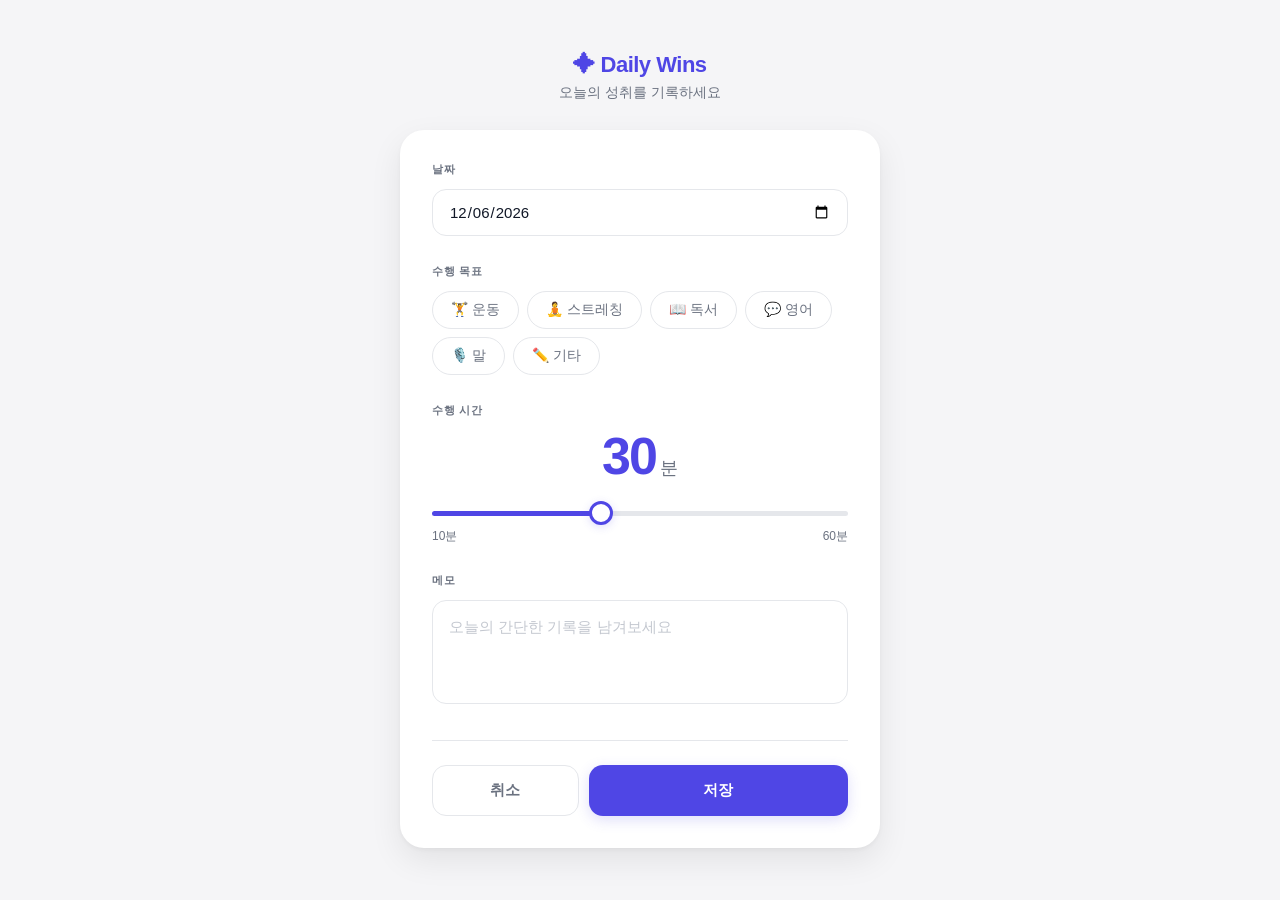
==== index.html @ 747a320e "init" ====
<!DOCTYPE html>
<html lang="ko">
<head>
  <meta charset="UTF-8" />
  <meta name="viewport" content="width=device-width, initial-scale=1.0" />
  <title>Daily Wins</title>
  <link rel="stylesheet" href="style.css" />
</head>
<body>

  <div class="container">
    <header>
      <div class="logo">✦ Daily Wins</div>
      <p class="subtitle">오늘의 성취를 기록하세요</p>
    </header>

    <form id="dailyForm" class="form-card" novalidate>

      <!-- 날짜 -->
      <div class="field">
        <label for="date">날짜</label>
        <input type="date" id="date" name="date" required />
      </div>

      <!-- 수행 목표 -->
      <div class="field">
        <label>수행 목표</label>
        <div class="activity-grid">
          <div class="activity-chip">
            <input type="radio" name="activity" id="act-exercise" value="운동" />
            <label for="act-exercise">🏋️ 운동</label>
          </div>
          <div class="activity-chip">
            <input type="radio" name="activity" id="act-stretch" value="스트레칭" />
            <label for="act-stretch">🧘 스트레칭</label>
          </div>
          <div class="activity-chip">
            <input type="radio" name="activity" id="act-reading" value="독서" />
            <label for="act-reading">📖 독서</label>
          </div>
          <div class="activity-chip">
            <input type="radio" name="activity" id="act-english" value="영어" />
            <label for="act-english">💬 영어</label>
          </div>
          <div class="activity-chip">
            <input type="radio" name="activity" id="act-speech" value="말" />
            <label for="act-speech">🎙️ 말</label>
          </div>
          <div class="activity-chip">
            <input type="radio" name="activity" id="act-etc" value="기타" />
            <label for="act-etc">✏️ 기타</label>
          </div>
        </div>
        <div class="custom-input" id="customInput">
          <input type="text" id="customActivity" placeholder="직접 입력해주세요" maxlength="30" />
        </div>
      </div>

      <!-- 수행 시간 -->
      <div class="field">
        <label>수행 시간</label>
        <div class="duration-display">
          <span id="durationValue">30</span><em>분</em>
        </div>
        <input
          type="range"
          id="duration"
          name="duration"
          min="10"
          max="60"
          step="5"
          value="30"
        />
        <div class="duration-labels">
          <span>10분</span>
          <span>60분</span>
        </div>
      </div>

      <!-- 메모 -->
      <div class="field">
        <label for="memo">메모</label>
        <textarea
          id="memo"
          name="memo"
          rows="3"
          placeholder="오늘의 간단한 기록을 남겨보세요"
          maxlength="200"
        ></textarea>
      </div>

      <!-- 버튼 -->
      <div class="actions">
        <button type="button" id="cancelBtn" class="btn-cancel">취소</button>
        <button type="submit" id="saveBtn" class="btn-save">
          <div class="spinner"></div>
          <span class="save-text">저장</span>
        </button>
      </div>

    </form>
  </div>

  <div class="toast" id="toast"></div>

  <script src="script.js"></script>
</body>
</html>
---- style.css ----
:root {
  --accent:       #4F46E5;
  --accent-dark:  #3730A3;
  --accent-glow:  rgba(79, 70, 229, 0.18);
  --accent-light: #EEF2FF;
  --text:         #111827;
  --text-muted:   #6B7280;
  --border:       #E5E7EB;
  --bg:           #F5F5F7;
  --white:        #FFFFFF;
  --radius:       14px;
  --shadow:       0 2px 4px rgba(0,0,0,0.04), 0 12px 32px rgba(0,0,0,0.08);
}

* {
  margin: 0;
  padding: 0;
  box-sizing: border-box;
}

body {
  font-family: -apple-system, BlinkMacSystemFont, 'Segoe UI', 'Noto Sans KR', sans-serif;
  background: var(--bg);
  color: var(--text);
  min-height: 100vh;
  display: flex;
  align-items: center;
  justify-content: center;
  padding: 32px 16px;
}

/* ─── Layout ─────────────────────────────── */

.container {
  width: 100%;
  max-width: 480px;
}

header {
  text-align: center;
  margin-bottom: 28px;
}

.logo {
  font-size: 22px;
  font-weight: 800;
  color: var(--accent);
  letter-spacing: -0.5px;
  margin-bottom: 6px;
}

.subtitle {
  font-size: 14px;
  color: var(--text-muted);
}

.form-card {
  background: var(--white);
  border-radius: 24px;
  padding: 32px;
  box-shadow: var(--shadow);
}

/* ─── Field ──────────────────────────────── */

.field {
  margin-bottom: 28px;
}

.field > label {
  display: block;
  font-size: 11px;
  font-weight: 700;
  color: var(--text-muted);
  text-transform: uppercase;
  letter-spacing: 0.8px;
  margin-bottom: 12px;
}

/* ─── Date ───────────────────────────────── */

input[type="date"] {
  width: 100%;
  padding: 13px 16px;
  border: 1.5px solid var(--border);
  border-radius: var(--radius);
  font-size: 15px;
  font-family: inherit;
  color: var(--text);
  background: var(--white);
  outline: none;
  cursor: pointer;
  transition: border-color 0.2s, box-shadow 0.2s;
}

input[type="date"]:focus {
  border-color: var(--accent);
  box-shadow: 0 0 0 3px var(--accent-glow);
}

/* ─── Activity chips ─────────────────────── */

.activity-grid {
  display: flex;
  flex-wrap: wrap;
  gap: 8px;
}

.activity-chip input[type="radio"] {
  display: none;
}

.activity-chip label {
  display: inline-flex;
  align-items: center;
  gap: 5px;
  padding: 9px 18px;
  border: 1.5px solid var(--border);
  border-radius: 100px;
  font-size: 14px;
  font-weight: 500;
  color: var(--text-muted);
  cursor: pointer;
  transition: all 0.2s;
  user-select: none;
  text-transform: none;
  letter-spacing: 0;
}

.activity-chip label:hover {
  border-color: var(--accent);
  color: var(--accent);
  background: var(--accent-light);
}

.activity-chip input[type="radio"]:checked + label {
  background: var(--accent);
  border-color: var(--accent);
  color: var(--white);
  box-shadow: 0 3px 10px var(--accent-glow);
}

.custom-input {
  display: none;
  margin-top: 12px;
}

.custom-input input {
  width: 100%;
  padding: 13px 16px;
  border: 1.5px solid var(--border);
  border-radius: var(--radius);
  font-size: 15px;
  font-family: inherit;
  color: var(--text);
  outline: none;
  transition: border-color 0.2s, box-shadow 0.2s;
}

.custom-input input:focus {
  border-color: var(--accent);
  box-shadow: 0 0 0 3px var(--accent-glow);
}

/* ─── Duration ───────────────────────────── */

.duration-display {
  text-align: center;
  margin-bottom: 20px;
  line-height: 1;
}

.duration-display span {
  font-size: 52px;
  font-weight: 800;
  color: var(--accent);
  letter-spacing: -2px;
}

.duration-display em {
  font-size: 18px;
  font-weight: 500;
  font-style: normal;
  color: var(--text-muted);
  margin-left: 4px;
}

input[type="range"] {
  width: 100%;
  -webkit-appearance: none;
  appearance: none;
  height: 5px;
  border-radius: 3px;
  outline: none;
  cursor: pointer;
}

input[type="range"]::-webkit-slider-thumb {
  -webkit-appearance: none;
  appearance: none;
  width: 24px;
  height: 24px;
  background: var(--white);
  border: 3px solid var(--accent);
  border-radius: 50%;
  cursor: pointer;
  box-shadow: 0 2px 8px var(--accent-glow);
  transition: transform 0.15s, box-shadow 0.15s;
}

input[type="range"]::-webkit-slider-thumb:hover {
  transform: scale(1.15);
  box-shadow: 0 4px 14px var(--accent-glow);
}

input[type="range"]::-moz-range-thumb {
  width: 24px;
  height: 24px;
  background: var(--white);
  border: 3px solid var(--accent);
  border-radius: 50%;
  cursor: pointer;
}

.duration-labels {
  display: flex;
  justify-content: space-between;
  margin-top: 8px;
}

.duration-labels span {
  font-size: 12px;
  color: var(--text-muted);
}

/* ─── Textarea ───────────────────────────── */

textarea {
  width: 100%;
  padding: 13px 16px;
  border: 1.5px solid var(--border);
  border-radius: var(--radius);
  font-size: 15px;
  font-family: inherit;
  color: var(--text);
  line-height: 1.7;
  resize: none;
  outline: none;
  transition: border-color 0.2s, box-shadow 0.2s;
}

textarea:focus {
  border-color: var(--accent);
  box-shadow: 0 0 0 3px var(--accent-glow);
}

textarea::placeholder {
  color: #C4C8D0;
}

/* ─── Actions ────────────────────────────── */

.actions {
  display: flex;
  gap: 10px;
  margin-top: 32px;
  padding-top: 24px;
  border-top: 1px solid var(--border);
}

.btn-cancel {
  flex: 1;
  padding: 15px;
  border: 1.5px solid var(--border);
  border-radius: var(--radius);
  background: transparent;
  font-size: 15px;
  font-weight: 600;
  font-family: inherit;
  color: var(--text-muted);
  cursor: pointer;
  transition: all 0.2s;
}

.btn-cancel:hover {
  border-color: var(--text-muted);
  color: var(--text);
}

.btn-save {
  flex: 2;
  padding: 15px;
  border: none;
  border-radius: var(--radius);
  background: var(--accent);
  font-size: 15px;
  font-weight: 700;
  font-family: inherit;
  color: var(--white);
  cursor: pointer;
  transition: all 0.2s;
  box-shadow: 0 4px 14px var(--accent-glow);
  display: flex;
  align-items: center;
  justify-content: center;
  gap: 8px;
}

.btn-save:hover:not(:disabled) {
  background: var(--accent-dark);
  transform: translateY(-1px);
  box-shadow: 0 6px 20px rgba(79, 70, 229, 0.35);
}

.btn-save:active:not(:disabled) {
  transform: translateY(0);
}

.btn-save:disabled {
  opacity: 0.65;
  cursor: not-allowed;
}

/* spinner */
.spinner {
  width: 16px;
  height: 16px;
  border: 2px solid rgba(255,255,255,0.35);
  border-top-color: white;
  border-radius: 50%;
  animation: spin 0.65s linear infinite;
  display: none;
}

.btn-save.loading .spinner {
  display: block;
}

@keyframes spin {
  to { transform: rotate(360deg); }
}

/* ─── Toast ──────────────────────────────── */

.toast {
  position: fixed;
  bottom: 32px;
  left: 50%;
  transform: translateX(-50%) translateY(80px);
  padding: 13px 24px;
  border-radius: 100px;
  font-size: 14px;
  font-weight: 600;
  white-space: nowrap;
  pointer-events: none;
  opacity: 0;
  transition: transform 0.35s cubic-bezier(0.34, 1.56, 0.64, 1), opacity 0.25s;
  z-index: 999;
}

.toast.show {
  transform: translateX(-50%) translateY(0);
  opacity: 1;
}

.toast.success {
  background: #111827;
  color: #fff;
}

.toast.success::before {
  content: '✓  ';
  color: #34D399;
}

.toast.error {
  background: #FEF2F2;
  color: #991B1B;
  border: 1px solid #FCA5A5;
}

.toast.error::before {
  content: '✕  ';
}

/* ─── Responsive ─────────────────────────── */

@media (max-width: 400px) {
  .form-card {
    padding: 24px 20px;
  }
  .duration-display span {
    font-size: 44px;
  }
}
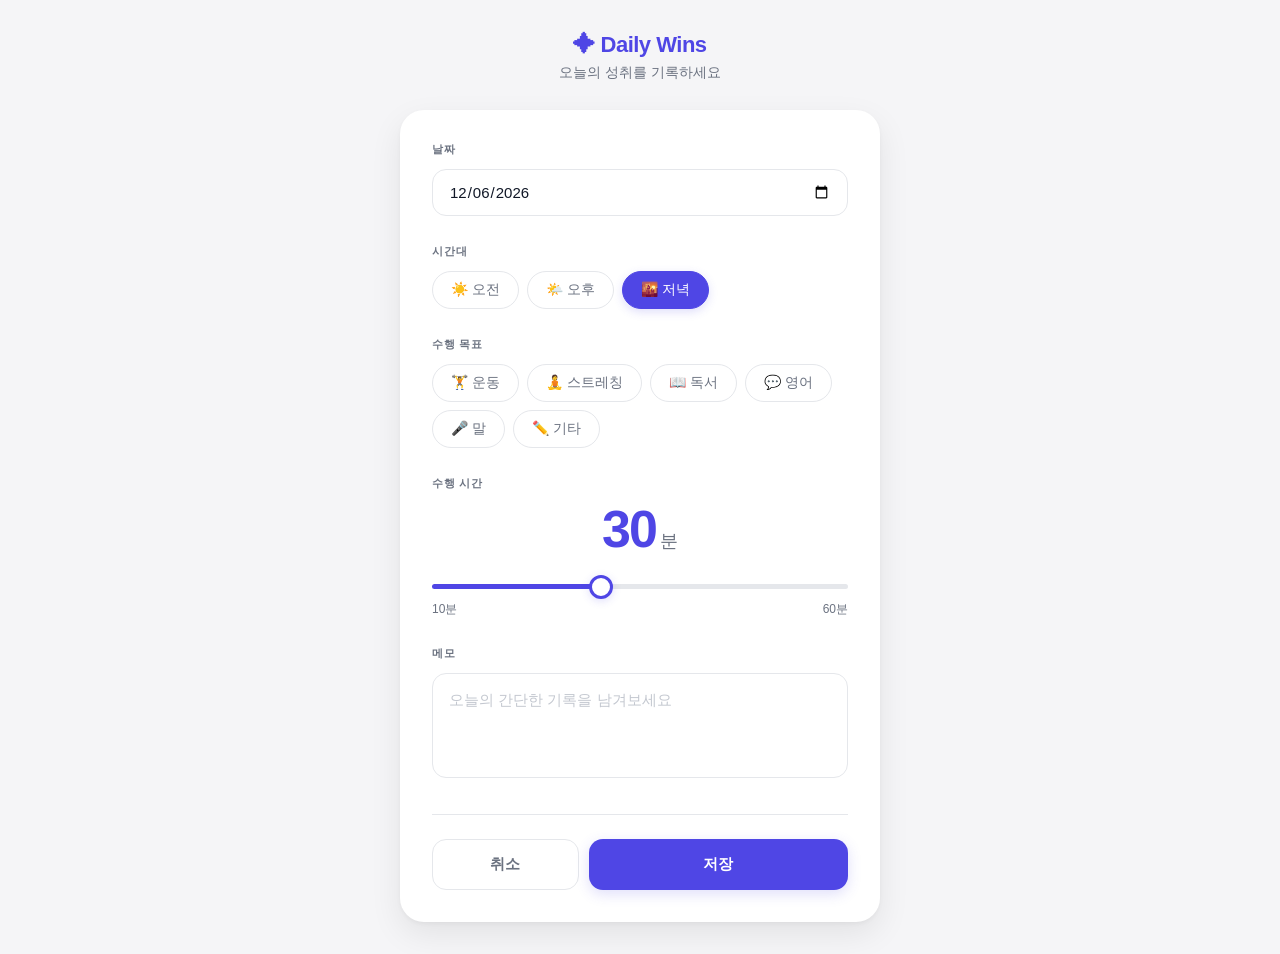
==== commit 8b270f81: "feat: 시간대 추가" ====
--- a/index.html
+++ b/index.html
@@ -22,9 +22,28 @@
         <input type="date" id="date" name="date" required />
       </div>
 
+      <!-- 시간대 -->
+      <div class="field">
+        <p class="field-group-label">시간대</p>
+        <div class="activity-grid">
+          <div class="activity-chip">
+            <input type="radio" name="timeslot" id="time-forenoon" value="오전" />
+            <label for="time-forenoon">☀️ 오전</label>
+          </div>
+          <div class="activity-chip">
+            <input type="radio" name="timeslot" id="time-afternoon" value="오후" />
+            <label for="time-afternoon">🌤️ 오후</label>
+          </div>
+          <div class="activity-chip">
+            <input type="radio" name="timeslot" id="time-evening" value="저녁" />
+            <label for="time-evening">🌇 저녁</label>
+          </div>
+        </div>
+      </div>
+
       <!-- 수행 목표 -->
       <div class="field">
-        <label>수행 목표</label>
+        <p class="field-group-label">수행 목표</p>
         <div class="activity-grid">
           <div class="activity-chip">
             <input type="radio" name="activity" id="act-exercise" value="운동" />
@@ -44,7 +63,7 @@
           </div>
           <div class="activity-chip">
             <input type="radio" name="activity" id="act-speech" value="말" />
-            <label for="act-speech">🎙️ 말</label>
+            <label for="act-speech">🎤 말</label>
           </div>
           <div class="activity-chip">
             <input type="radio" name="activity" id="act-etc" value="기타" />
@@ -58,7 +77,7 @@
 
       <!-- 수행 시간 -->
       <div class="field">
-        <label>수행 시간</label>
+        <p class="field-group-label">수행 시간</p>
         <div class="duration-display">
           <span id="durationValue">30</span><em>분</em>
         </div>
--- a/style.css
+++ b/style.css
@@ -67,7 +67,8 @@
   margin-bottom: 28px;
 }
 
-.field > label {
+.field > label,
+.field > .field-group-label {
   display: block;
   font-size: 11px;
   font-weight: 700;
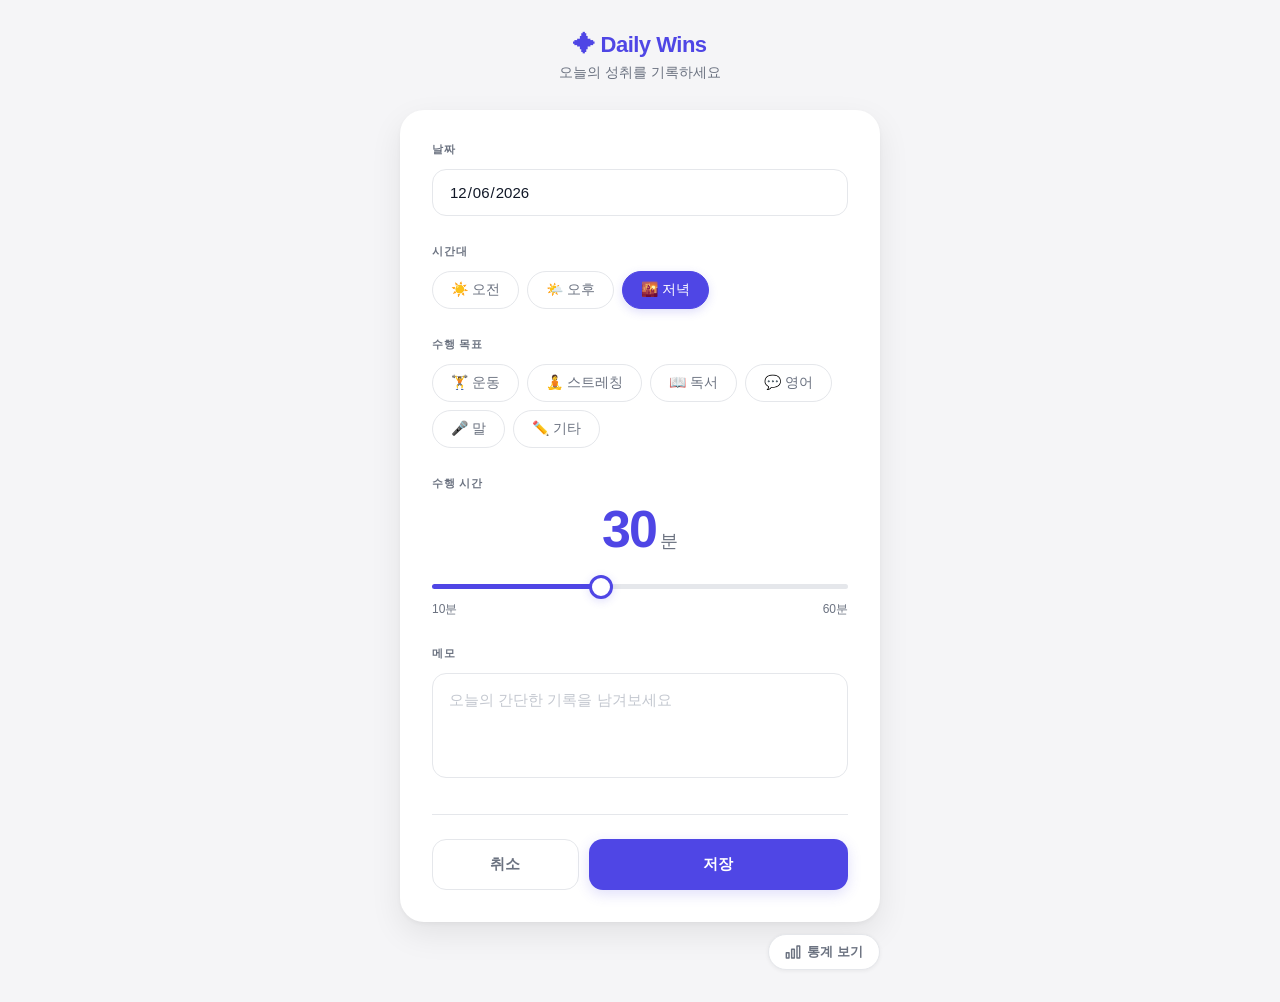
==== commit 420a7f5f: "feat: 통계 페이지 추가" ====
--- a/index.html
+++ b/index.html
@@ -118,6 +118,15 @@
       </div>
 
     </form>
+
+    <div class="nav-bar">
+      <a href="stats.html" class="btn-stats">
+        <svg width="16" height="16" viewBox="0 0 24 24" fill="none" stroke="currentColor" stroke-width="2.2" stroke-linecap="round" stroke-linejoin="round">
+          <rect x="18" y="3" width="4" height="18"/><rect x="10" y="8" width="4" height="13"/><rect x="2" y="13" width="4" height="8"/>
+        </svg>
+        통계 보기
+      </a>
+    </div>
   </div>
 
   <div class="toast" id="toast"></div>
--- a/style.css
+++ b/style.css
@@ -54,6 +54,131 @@
   color: var(--text-muted);
 }
 
+/* ─── Nav bar ────────────────────────────── */
+
+.nav-bar {
+  display: flex;
+  justify-content: flex-end;
+  margin-top: 12px;
+}
+
+.btn-stats {
+  display: inline-flex;
+  align-items: center;
+  gap: 6px;
+  padding: 8px 16px;
+  border: 1.5px solid var(--border);
+  border-radius: 100px;
+  background: var(--white);
+  font-size: 13px;
+  font-weight: 600;
+  color: var(--text-muted);
+  text-decoration: none;
+  transition: all 0.2s;
+  box-shadow: 0 1px 4px rgba(0,0,0,0.06);
+}
+
+.btn-stats:hover {
+  border-color: var(--accent);
+  color: var(--accent);
+  background: var(--accent-light);
+}
+
+.nav-bar--stats {
+  margin-top: -16px;
+  margin-bottom: 20px;
+}
+
+/* ─── Cal detail ─────────────────────────── */
+
+.cal-detail {
+  margin-top: 16px;
+  padding-top: 16px;
+  border-top: 1px solid var(--border);
+}
+
+.cal-detail-header {
+  display: flex;
+  align-items: center;
+  justify-content: space-between;
+  margin-bottom: 12px;
+}
+
+.cal-detail-date {
+  font-size: 14px;
+  font-weight: 700;
+  color: var(--text);
+}
+
+.cal-detail-close {
+  width: 24px;
+  height: 24px;
+  border: none;
+  background: var(--border);
+  border-radius: 50%;
+  font-size: 11px;
+  color: var(--text-muted);
+  cursor: pointer;
+  display: flex;
+  align-items: center;
+  justify-content: center;
+  transition: background 0.2s;
+}
+
+.cal-detail-close:hover {
+  background: #D1D5DB;
+}
+
+.cal-detail-list {
+  list-style: none;
+  display: flex;
+  flex-direction: column;
+  gap: 8px;
+}
+
+.cal-detail-item {
+  background: var(--bg);
+  border-radius: 10px;
+  padding: 12px 14px;
+}
+
+.cal-detail-row {
+  display: flex;
+  align-items: center;
+  gap: 8px;
+}
+
+.detail-badge {
+  font-size: 12px;
+  font-weight: 600;
+  color: var(--accent);
+  background: var(--accent-light);
+  padding: 2px 8px;
+  border-radius: 100px;
+}
+
+.detail-activity {
+  font-size: 14px;
+  font-weight: 600;
+  color: var(--text);
+  flex: 1;
+}
+
+.detail-duration {
+  font-size: 13px;
+  font-weight: 600;
+  color: var(--text-muted);
+}
+
+.detail-memo {
+  margin-top: 6px;
+  font-size: 13px;
+  color: var(--text-muted);
+  line-height: 1.5;
+}
+
+/* ─────────────────────────────────────────── */
+
 .form-card {
   background: var(--white);
   border-radius: 24px;
@@ -81,6 +206,7 @@
 /* ─── Date ───────────────────────────────── */
 
 input[type="date"] {
+  position: relative;
   width: 100%;
   padding: 13px 16px;
   border: 1.5px solid var(--border);
@@ -92,6 +218,18 @@
   outline: none;
   cursor: pointer;
   transition: border-color 0.2s, box-shadow 0.2s;
+}
+
+input[type="date"]::-webkit-calendar-picker-indicator {
+  position: absolute;
+  left: 0;
+  top: 0;
+  right: 0;
+  bottom: 0;
+  width: auto;
+  height: auto;
+  background: transparent;
+  cursor: pointer;
 }
 
 input[type="date"]:focus {
@@ -384,6 +522,225 @@
   content: '✕  ';
 }
 
+/* ─── Stats ──────────────────────────────── */
+
+.state-box {
+  text-align: center;
+  padding: 60px 20px;
+  color: var(--text-muted);
+  font-size: 15px;
+  background: var(--white);
+  border-radius: 20px;
+  box-shadow: var(--shadow);
+}
+
+.loading-ring {
+  width: 32px;
+  height: 32px;
+  border: 3px solid var(--border);
+  border-top-color: var(--accent);
+  border-radius: 50%;
+  animation: spin 0.8s linear infinite;
+  margin: 0 auto 16px;
+}
+
+.empty-link {
+  display: inline-block;
+  margin-top: 12px;
+  color: var(--accent);
+  font-weight: 600;
+  text-decoration: none;
+}
+
+.summary-cards {
+  display: grid;
+  grid-template-columns: repeat(3, 1fr);
+  gap: 12px;
+  margin-bottom: 16px;
+}
+
+.summary-card {
+  background: var(--white);
+  border-radius: 16px;
+  padding: 20px 12px;
+  box-shadow: var(--shadow);
+  display: flex;
+  flex-direction: column;
+  align-items: center;
+  gap: 6px;
+}
+
+.summary-value {
+  font-size: 28px;
+  font-weight: 800;
+  color: var(--accent);
+  letter-spacing: -1px;
+  line-height: 1;
+}
+
+.summary-value--sm {
+  font-size: 17px;
+  letter-spacing: -0.3px;
+}
+
+.summary-label {
+  font-size: 11px;
+  font-weight: 600;
+  color: var(--text-muted);
+  text-transform: uppercase;
+  letter-spacing: 0.6px;
+}
+
+.stats-card {
+  background: var(--white);
+  border-radius: 20px;
+  padding: 24px;
+  box-shadow: var(--shadow);
+  margin-bottom: 16px;
+}
+
+.stats-card-header {
+  display: flex;
+  align-items: center;
+  justify-content: space-between;
+  margin-bottom: 20px;
+}
+
+.stats-card-title {
+  font-size: 15px;
+  font-weight: 700;
+  color: var(--text);
+}
+
+.cal-nav {
+  width: 32px;
+  height: 32px;
+  border: 1.5px solid var(--border);
+  border-radius: 8px;
+  background: transparent;
+  font-size: 20px;
+  line-height: 1;
+  color: var(--text-muted);
+  cursor: pointer;
+  display: flex;
+  align-items: center;
+  justify-content: center;
+  transition: all 0.2s;
+}
+
+.cal-nav:hover {
+  border-color: var(--accent);
+  color: var(--accent);
+}
+
+.cal-grid {
+  display: grid;
+  grid-template-columns: repeat(7, 1fr);
+  gap: 4px;
+}
+
+.cal-header {
+  text-align: center;
+  font-size: 11px;
+  font-weight: 700;
+  color: var(--text-muted);
+  padding-bottom: 8px;
+  letter-spacing: 0.5px;
+}
+
+.cal-cell {
+  aspect-ratio: 1;
+  display: flex;
+  align-items: center;
+  justify-content: center;
+  border-radius: 8px;
+  font-size: 13px;
+  font-weight: 500;
+  color: var(--text-muted);
+  border: 1.5px solid transparent;
+}
+
+.cal-cell.record-1 {
+  background: var(--accent-light);
+  color: var(--accent);
+  font-weight: 700;
+  cursor: pointer;
+}
+
+.cal-cell.record-2 {
+  background: var(--accent);
+  color: var(--white);
+  font-weight: 700;
+  cursor: pointer;
+}
+
+.cal-cell.today {
+  border-color: var(--accent);
+}
+
+.cal-cell.record-2.today {
+  border-color: var(--white);
+}
+
+.cal-legend {
+  display: flex;
+  gap: 16px;
+  justify-content: center;
+  margin-top: 16px;
+}
+
+.cal-legend-item {
+  display: flex;
+  align-items: center;
+  gap: 5px;
+  font-size: 12px;
+  color: var(--text-muted);
+}
+
+.legend-dot {
+  width: 12px;
+  height: 12px;
+  border-radius: 3px;
+  display: inline-block;
+  font-style: normal;
+}
+
+.dot-empty { border: 1.5px solid var(--border); }
+.dot-one   { background: var(--accent-light); }
+.dot-multi { background: var(--accent); }
+.dot-today { border: 1.5px solid var(--accent); }
+
+.chart-tabs {
+  display: flex;
+  gap: 8px;
+  margin-bottom: 20px;
+}
+
+.chart-tab {
+  flex: 1;
+  padding: 9px;
+  border: 1.5px solid var(--border);
+  border-radius: 10px;
+  background: transparent;
+  font-size: 13px;
+  font-weight: 600;
+  font-family: inherit;
+  color: var(--text-muted);
+  cursor: pointer;
+  transition: all 0.2s;
+}
+
+.chart-tab.active {
+  background: var(--accent);
+  border-color: var(--accent);
+  color: var(--white);
+}
+
+.chart-tab:hover:not(.active) {
+  border-color: var(--accent);
+  color: var(--accent);
+}
+
 /* ─── Responsive ─────────────────────────── */
 
 @media (max-width: 400px) {
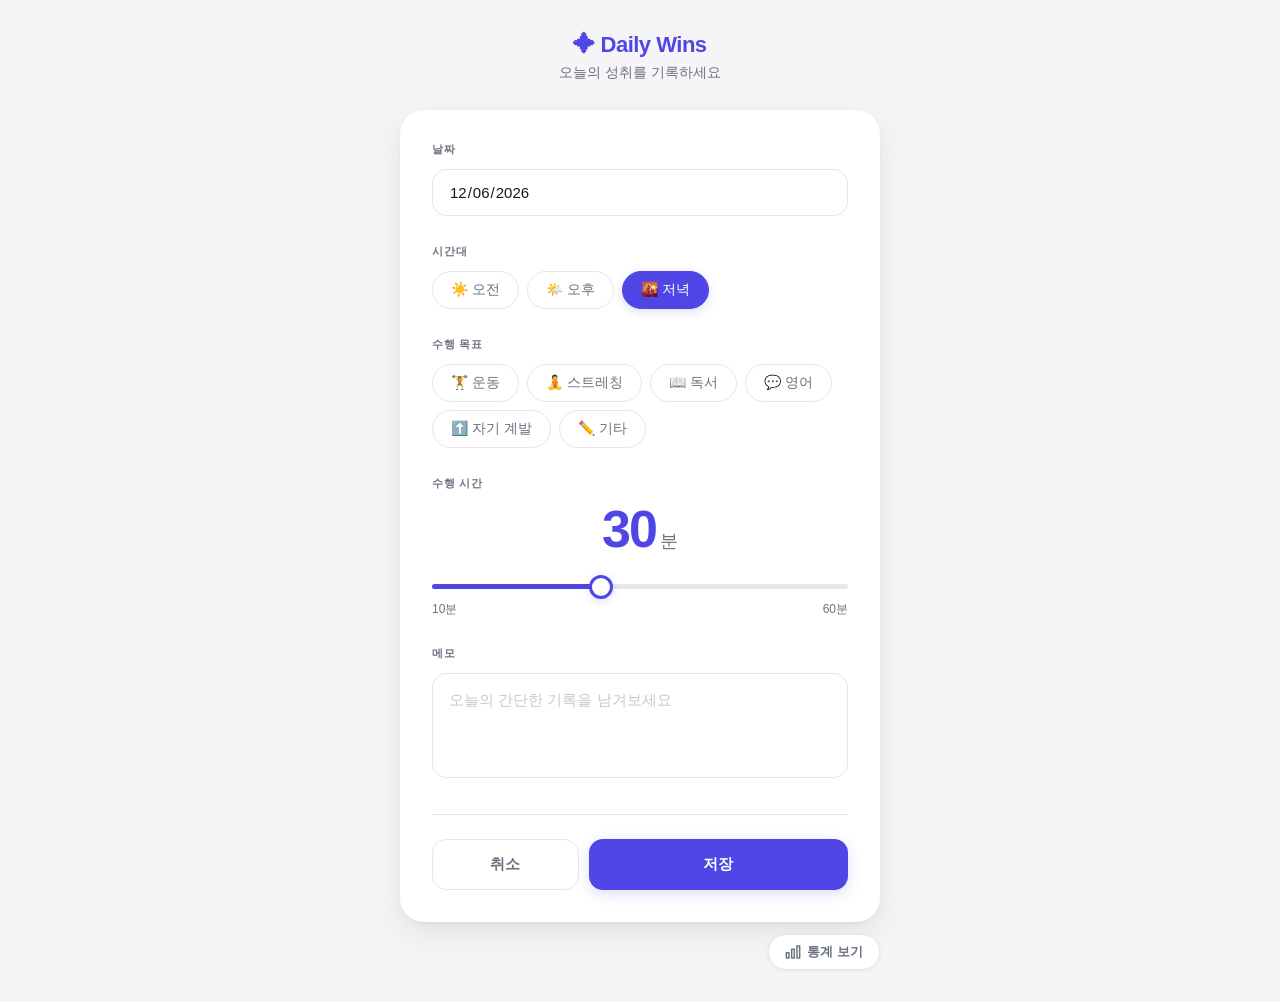
==== commit c8fc05df: "feat: 기록 수정 삭제 및 통계 필터링 추가" ====
--- a/index.html
+++ b/index.html
@@ -63,7 +63,7 @@
           </div>
           <div class="activity-chip">
             <input type="radio" name="activity" id="act-speech" value="말" />
-            <label for="act-speech">🎤 말</label>
+            <label for="act-speech">⬆️ 자기 계발</label>
           </div>
           <div class="activity-chip">
             <input type="radio" name="activity" id="act-etc" value="기타" />
--- a/style.css
+++ b/style.css
@@ -741,6 +741,211 @@
   color: var(--accent);
 }
 
+/* ─── Filter bar ─────────────────────────── */
+
+.filter-bar {
+  display: flex;
+  flex-direction: column;
+  gap: 14px;
+  padding: 18px 20px;
+  margin-bottom: 16px;
+}
+
+.filter-row {
+  display: flex;
+  align-items: center;
+  gap: 10px;
+}
+
+.filter-section-label {
+  font-size: 11px;
+  font-weight: 700;
+  color: var(--text-muted);
+  text-transform: uppercase;
+  letter-spacing: 0.8px;
+  white-space: nowrap;
+  min-width: 28px;
+}
+
+.filter-chips {
+  display: flex;
+  gap: 6px;
+  overflow-x: auto;
+  -ms-overflow-style: none;
+  scrollbar-width: none;
+  padding-bottom: 2px;
+}
+
+.filter-chips::-webkit-scrollbar { display: none; }
+
+.filter-chip {
+  padding: 6px 14px;
+  border: 1.5px solid var(--border);
+  border-radius: 100px;
+  background: transparent;
+  font-size: 13px;
+  font-weight: 500;
+  font-family: inherit;
+  color: var(--text-muted);
+  cursor: pointer;
+  white-space: nowrap;
+  transition: all 0.2s;
+}
+
+.filter-chip.active {
+  background: var(--accent);
+  border-color: var(--accent);
+  color: var(--white);
+}
+
+.filter-chip:hover:not(.active) {
+  border-color: var(--accent);
+  color: var(--accent);
+}
+
+/* ─── Detail actions ─────────────────────── */
+
+.detail-actions {
+  display: flex;
+  gap: 6px;
+  margin-top: 8px;
+  justify-content: flex-end;
+}
+
+.detail-edit-btn,
+.detail-delete-btn {
+  padding: 4px 12px;
+  border-radius: 6px;
+  font-size: 12px;
+  font-weight: 600;
+  font-family: inherit;
+  cursor: pointer;
+  transition: all 0.2s;
+}
+
+.detail-edit-btn {
+  border: 1.5px solid var(--border);
+  background: transparent;
+  color: var(--text-muted);
+}
+
+.detail-edit-btn:hover {
+  border-color: var(--accent);
+  color: var(--accent);
+}
+
+.detail-delete-btn {
+  border: 1.5px solid #FCA5A5;
+  background: transparent;
+  color: #EF4444;
+}
+
+.detail-delete-btn:hover {
+  background: #FEF2F2;
+}
+
+/* ─── Edit Modal ─────────────────────────── */
+
+.modal-overlay {
+  position: fixed;
+  inset: 0;
+  background: rgba(0, 0, 0, 0.45);
+  display: flex;
+  align-items: flex-end;
+  justify-content: center;
+  z-index: 100;
+}
+
+.modal-card {
+  background: var(--white);
+  border-radius: 24px 24px 0 0;
+  padding: 28px 24px 48px;
+  width: 100%;
+  max-width: 480px;
+  max-height: 90vh;
+  overflow-y: auto;
+}
+
+.modal-header {
+  display: flex;
+  align-items: center;
+  justify-content: space-between;
+  margin-bottom: 24px;
+}
+
+.modal-title {
+  font-size: 17px;
+  font-weight: 700;
+  color: var(--text);
+}
+
+.modal-field {
+  margin-bottom: 20px;
+}
+
+.modal-field-label {
+  display: block;
+  font-size: 11px;
+  font-weight: 700;
+  color: var(--text-muted);
+  text-transform: uppercase;
+  letter-spacing: 0.8px;
+  margin-bottom: 10px;
+}
+
+.modal-timeslot-group {
+  display: flex;
+  gap: 8px;
+}
+
+.ts-btn {
+  flex: 1;
+  padding: 10px;
+  border: 1.5px solid var(--border);
+  border-radius: 10px;
+  background: transparent;
+  font-size: 14px;
+  font-weight: 500;
+  font-family: inherit;
+  color: var(--text-muted);
+  cursor: pointer;
+  transition: all 0.2s;
+}
+
+.ts-btn.active {
+  background: var(--accent);
+  border-color: var(--accent);
+  color: var(--white);
+}
+
+.ts-btn:hover:not(.active) {
+  border-color: var(--accent);
+  color: var(--accent);
+}
+
+.modal-input {
+  width: 100%;
+  padding: 12px 14px;
+  border: 1.5px solid var(--border);
+  border-radius: var(--radius);
+  font-size: 15px;
+  font-family: inherit;
+  color: var(--text);
+  outline: none;
+  transition: border-color 0.2s, box-shadow 0.2s;
+}
+
+.modal-input:focus {
+  border-color: var(--accent);
+  box-shadow: 0 0 0 3px var(--accent-glow);
+}
+
+.modal-actions {
+  display: flex;
+  gap: 10px;
+  padding-top: 8px;
+}
+
 /* ─── Responsive ─────────────────────────── */
 
 @media (max-width: 400px) {
